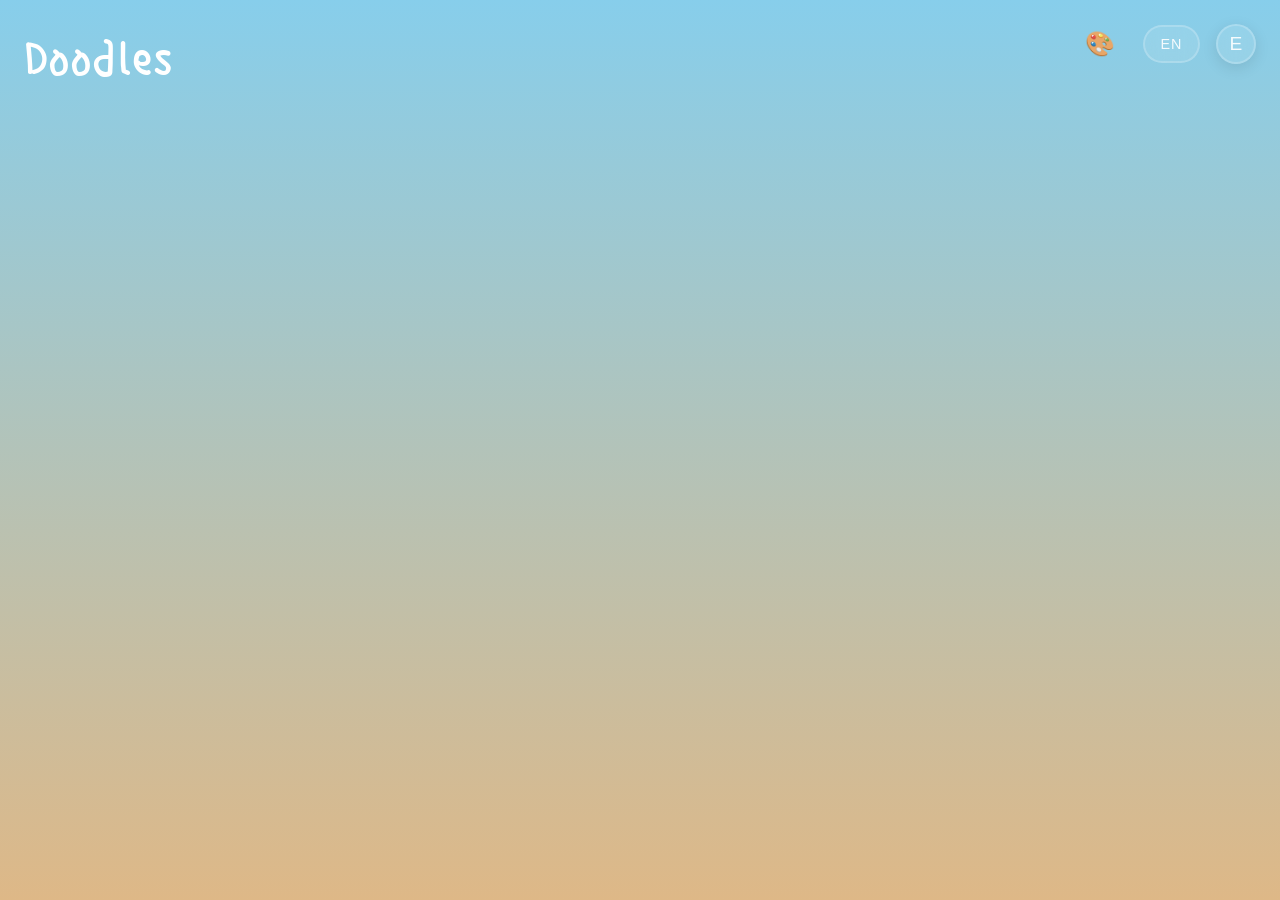
==== index.html @ 6ec22321 "Page setup" ====
<!DOCTYPE html>
<html lang="en">
<head>
  <meta charset="UTF-8">
  <meta name="viewport" content="width=device-width, initial-scale=1.0">
  <title>Daily Dashboard</title>
  <link rel="stylesheet" href="style.css">
  <link rel="stylesheet" href="https://cdnjs.cloudflare.com/ajax/libs/font-awesome/6.0.0/css/all.min.css">
  <link rel="preconnect" href="https://fonts.googleapis.com">
  <link rel="preconnect" href="https://fonts.gstatic.com" crossorigin>
  <link href="https://fonts.googleapis.com/css2?family=Pacifico&display=swap" rel="stylesheet">
  <link href="https://fonts.googleapis.com/css2?family=Single+Day&display=swap" rel="stylesheet">
</head>
<body>
  <div class="logo">Doodles</div>
  <div class="top-right-controls">
    <div class="theme-selector">
      <div class="theme-icon">🎨</div>
      <div class="theme-dropdown">
        <div class="theme-option" data-theme="sky" style="--gradient-start: #87CEEB; --gradient-end: #DEB887;">
          <span class="theme-preview"></span>
          <span class="theme-name">Sky & Sand</span>
        </div>
        <div class="theme-option" data-theme="sunset" style="--gradient-start: #FF6B6B; --gradient-end: #4ECDC4;">
          <span class="theme-preview"></span>
          <span class="theme-name">Sunset Sea</span>
        </div>
        <div class="theme-option" data-theme="forest" style="--gradient-start: #67B26F; --gradient-end: #4ca2cd;">
          <span class="theme-preview"></span>
          <span class="theme-name">Forest Lake</span>
        </div>
        <div class="theme-option" data-theme="lavender" style="--gradient-start: #E6E6FA; --gradient-end: #B19CD9;">
          <span class="theme-preview"></span>
          <span class="theme-name">Lavender Mist</span>
        </div>
        <div class="theme-option" data-theme="cherry" style="--gradient-start: #FFB7B7; --gradient-end: #727272;">
          <span class="theme-preview"></span>
          <span class="theme-name">Cherry Smoke</span>
        </div>
      </div>
    </div>
    <div class="language-selector">
      <div class="language-toggle">
        <span class="current-lang">EN</span>
        <div class="lang-dropdown">
          <div class="lang-option" data-lang="en">
            <span class="lang-flag">🇬🇧</span>
            <span class="lang-text">English</span>
          </div>
          <div class="lang-option" data-lang="lv">
            <span class="lang-flag">🇱🇻</span>
            <span class="lang-text">Latviešu</span>
          </div>
        </div>
      </div>
    </div>
    <div class="profile-icon">
      <div class="profile-circle">
        <div class="profile-initial">E</div>
      </div>
      <div class="profile-dropdown">
        <div class="dropdown-header">
          <span class="user-name">Evita Millere</span>
          <span class="user-email">evita@example.com</span>
        </div>
        <div class="dropdown-item">
          <span class="item-icon">👤</span>
          <span class="item-text">My Profile</span>
        </div>
        <div class="dropdown-item">
          <span class="item-icon">⚙️</span>
          <span class="item-text">Settings</span>
        </div>
        <div class="dropdown-item">
          <span class="item-icon">🎨</span>
          <span class="item-text">Theme</span>
        </div>
        <div class="dropdown-divider"></div>
        <div class="dropdown-item logout">
          <span class="item-icon">🚪</span>
          <span class="item-text">Sign Out</span>
        </div>
      </div>
    </div>
  </div>

  <div class="ei-grid">
    
  </div>

  <script src="script.js"></script>
</body>
</html>
---- style.css ----
* {
    margin: 0;
    padding: 0;
    box-sizing: border-box;
  }
  
  /* Define our animations */
  @keyframes fadeIn {
    from {
        opacity: 0;
        transform: translateY(-20px);
    }
    to {
        opacity: 1;
        transform: translateY(0);
    }
  }
  
  @keyframes float {
    0% {
        transform: translateY(0px);
    }
    50% {
        transform: translateY(-10px);
    }
    100% {
        transform: translateY(0px);
    }
  }
  
  @keyframes pulse {
    0% {
        transform: scale(1);
    }
    50% {
        transform: scale(1.05);
    }
    100% {
        transform: scale(1);
    }
  }
  
  @keyframes rotate {
    from {
        transform: rotate(0deg);
    }
    to {
        transform: rotate(360deg);
    }
  }
  
  @keyframes rainbow {
    0% {
        background-position: 0% 50%;
    }
    50% {
        background-position: 100% 50%;
    }
    100% {
        background-position: 0% 50%;
    }
  }
  
  /* Top Right Controls */
  .top-right-controls {
    position: fixed;
    top: 1.5rem;
    right: 1.5rem;
    display: flex;
    align-items: center;
    gap: 1rem;
    z-index: 1000;
    margin-left: 120px; /* Add space for the logo */
  }
  
  /* Language Selector Styles */
  .language-selector {
    position: relative;
  }
  
  .language-toggle {
    background: rgba(255, 255, 255, 0.1);
    backdrop-filter: blur(10px);
    border: 2px solid rgba(255, 255, 255, 0.2);
    border-radius: 20px;
    padding: 0.5rem 1rem;
    cursor: pointer;
    transition: all 0.3s ease;
    font-family: 'Inter', -apple-system, BlinkMacSystemFont, sans-serif;
  }
  
  .language-toggle:hover {
    border-color: rgba(255, 255, 255, 0.4);
    transform: translateY(-2px);
  }
  
  .current-lang {
    color: rgba(255, 255, 255, 0.9);
    font-size: 0.9rem;
    font-weight: 500;
    letter-spacing: 0.05em;
  }
  
  .lang-dropdown {
    position: absolute;
    top: calc(100% + 0.5rem);
    right: 0;
    background: rgba(255, 255, 255, 0.1);
    backdrop-filter: blur(10px);
    border-radius: 12px;
    border: 1px solid rgba(255, 255, 255, 0.2);
    box-shadow: 0 8px 32px rgba(0, 0, 0, 0.1);
    opacity: 0;
    visibility: hidden;
    transform: translateY(-10px);
    transition: all 0.3s ease;
    min-width: 140px;
  }
  
  .language-toggle:hover .lang-dropdown,
  .lang-dropdown:hover {
    opacity: 1;
    visibility: visible;
    transform: translateY(0);
  }
  
  .lang-option {
    padding: 0.75rem 1rem;
    display: flex;
    align-items: center;
    gap: 0.75rem;
    cursor: pointer;
    transition: all 0.2s ease;
  }
  
  .lang-option:first-child {
    border-radius: 12px 12px 0 0;
  }
  
  .lang-option:last-child {
    border-radius: 0 0 12px 12px;
  }
  
  .lang-option:hover {
    background: rgba(255, 255, 255, 0.1);
  }
  
  .lang-flag {
    font-size: 1.2rem;
  }
  
  .lang-text {
    color: rgba(255, 255, 255, 0.8);
    font-size: 0.9rem;
    font-weight: 400;
    letter-spacing: 0.02em;
  }
  
  /* Profile Icon Styles */
  .profile-icon {
    position: relative;
  }
  
  .profile-circle {
    width: 40px;
    height: 40px;
    border-radius: 50%;
    background: rgba(255, 255, 255, 0.1);
    backdrop-filter: blur(10px);
    border: 2px solid rgba(255, 255, 255, 0.2);
    display: flex;
    align-items: center;
    justify-content: center;
    cursor: pointer;
    transition: all 0.3s ease;
    box-shadow: 0 4px 15px rgba(0, 0, 0, 0.1);
  }
  
  .profile-circle:hover {
    transform: translateY(-2px);
    border-color: rgba(255, 255, 255, 0.4);
    box-shadow: 0 6px 20px rgba(0, 0, 0, 0.15);
  }
  
  .profile-initial {
    color: rgba(255, 255, 255, 0.9);
    font-size: 1.2rem;
    font-weight: 500;
    text-transform: uppercase;
    user-select: none;
  }
  
  body {
    min-height: 100vh;
    background: linear-gradient(to bottom, var(--gradient-start, #87CEEB), var(--gradient-end, #DEB887));
    font-family: -apple-system, BlinkMacSystemFont, 'Segoe UI', Roboto, Oxygen, Ubuntu, Cantarell, sans-serif;
    display: flex;
    flex-direction: column;
    align-items: center;
  }
  
  .container {
    padding-top: 2rem;
    text-align: center;
  }
  
  .dashboard {
    margin-bottom: 3rem;
  }
  
  .dashboard h1, .dashboard p {
    font-size: 2.5rem;
    font-weight: 700;
    line-height: 1.4;
  }
  
  .dashboard h1 {
    margin-bottom: 0.75rem;
    background: linear-gradient(
        to right,
        #ffb3ba,
        #ffd2b3,
        #fff6b3,
        #baffc9,
        #bae1ff,
        #e6c3ff,
        #ffb3d9,
        #ffb3ba
    );
    background-size: 200% auto;
    background-clip: text;
    -webkit-background-clip: text;
    color: transparent;
    animation: rainbow 6s linear infinite;
    text-shadow: none;
  }
  
  .dashboard p {
    opacity: 0;
    animation: fadeIn 0.5s ease-out forwards;
  }
  
  .dashboard p:nth-child(2) {
    animation-delay: 0.3s;
  }
  
  .dashboard p:nth-child(3) {
    animation-delay: 0.6s;
  }
  
  #time {
    font-weight: 600;
  }
  
  .faded {
    opacity: 0.6;
    font-weight: 400;
  }
  
  .weather-emoji {
    display: inline-block;
    animation: rotate 8s linear infinite;
  }
  
  .dashboard p span:not(.faded):not(.weather-emoji) {
    display: inline-block;
    animation: pulse 2s ease-in-out infinite;
  }
  
  .dashboard p:hover {
    transform: none;
    transition: none;
  }
  
  /* Dropdown Styles */
  .profile-dropdown {
    position: absolute;
    top: calc(100% + 10px);
    right: 0;
    width: 240px;
    background: rgba(255, 255, 255, 0.1);
    backdrop-filter: blur(10px);
    border-radius: 12px;
    border: 1px solid rgba(255, 255, 255, 0.2);
    box-shadow: 0 8px 32px rgba(0, 0, 0, 0.1);
    opacity: 0;
    visibility: hidden;
    transform: translateY(-10px);
    transition: all 0.3s ease;
    font-family: 'Inter', -apple-system, BlinkMacSystemFont, sans-serif;
  }
  
  .profile-icon:hover .profile-dropdown {
    opacity: 1;
    visibility: visible;
    transform: translateY(0);
  }
  
  .dropdown-header {
    padding: 1rem;
    text-align: right;
    border-bottom: 1px solid rgba(255, 255, 255, 0.1);
  }
  
  .user-name {
    display: block;
    color: rgba(255, 255, 255, 0.9);
    font-size: 0.95rem;
    font-weight: 500;
    margin-bottom: 0.25rem;
    letter-spacing: 0.02em;
  }
  
  .user-email {
    display: block;
    color: rgba(255, 255, 255, 0.5);
    font-size: 0.8rem;
    letter-spacing: 0.01em;
  }
  
  .dropdown-divider {
    height: 1px;
    background: rgba(255, 255, 255, 0.1);
    margin: 0.5rem 0;
  }
  
  .dropdown-item {
    padding: 0.75rem 1rem;
    color: rgba(255, 255, 255, 0.7);
    cursor: pointer;
    transition: all 0.2s ease;
    text-align: left;
    font-size: 0.9rem;
    font-weight: 400;
    letter-spacing: 0.02em;
    display: flex;
    align-items: center;
    gap: 0.5rem;
  }
  
  .dropdown-item:hover {
    background: rgba(255, 255, 255, 0.1);
    color: rgba(255, 255, 255, 0.9);
  }
  
  .dropdown-item.logout {
    color: rgba(255, 255, 255, 0.7);
  }
  
  .dropdown-item.logout:hover {
    background: rgba(255, 255, 255, 0.1);
  }
  
  /* Theme Selector Styles */
  .theme-selector {
    position: relative;
    margin: 0 0.5rem;
  }
  
  .theme-icon {
    font-size: 1.5rem;
    cursor: pointer;
    opacity: 0.9;
    transition: all 0.3s ease;
    padding: 0.25rem;
  }
  
  .theme-icon:hover {
    opacity: 1;
    transform: scale(1.1);
  }
  
  .theme-dropdown {
    position: absolute;
    top: calc(100% + 0.5rem);
    right: 0;
    background: rgba(255, 255, 255, 0.1);
    backdrop-filter: blur(10px);
    border-radius: 12px;
    border: 1px solid rgba(255, 255, 255, 0.2);
    box-shadow: 0 8px 32px rgba(0, 0, 0, 0.1);
    opacity: 0;
    visibility: hidden;
    transform: translateY(-10px);
    transition: all 0.3s ease;
    width: 180px;
    padding: 0.5rem;
  }
  
  .theme-selector:hover .theme-dropdown {
    opacity: 1;
    visibility: visible;
    transform: translateY(0);
  }
  
  .theme-option {
    padding: 0.75rem;
    cursor: pointer;
    display: flex;
    align-items: center;
    gap: 0.75rem;
    border-radius: 8px;
    transition: all 0.2s ease;
  }
  
  .theme-option:hover {
    background: rgba(255, 255, 255, 0.1);
  }
  
  .theme-preview {
    width: 2rem;
    height: 2rem;
    border-radius: 6px;
    background: linear-gradient(to bottom, var(--gradient-start), var(--gradient-end));
    border: 1px solid rgba(255, 255, 255, 0.3);
  }
  
  .theme-name {
    color: rgba(255, 255, 255, 0.8);
    font-size: 0.9rem;
    font-weight: 400;
    letter-spacing: 0.02em;
  }
  
  /* Emotional Intelligence Grid */
  .ei-grid {
    display: flex;
    flex-direction: row;
    gap: 2rem;
    padding: 2rem;
    max-width: 100%;
    margin: 4rem auto 0;
    overflow-x: auto;
    scrollbar-width: none; /* Firefox */
    -ms-overflow-style: none; /* IE and Edge */
  }
  
  .ei-grid::-webkit-scrollbar {
    display: none; /* Chrome, Safari, Opera */
  }
  
  .ei-aspect {
    perspective: 1000px;
    height: 300px;
    min-width: 250px;
    flex-shrink: 0;
  }
  
  .ei-aspect-inner {
    position: relative;
    width: 100%;
    height: 100%;
    text-align: center;
    transition: transform 0.8s;
    transform-style: preserve-3d;
    cursor: pointer;
  }
  
  .ei-aspect:hover .ei-aspect-inner {
    transform: rotateY(180deg);
  }
  
  .ei-aspect-front, .ei-aspect-back {
    position: absolute;
    width: 100%;
    height: 100%;
    backface-visibility: hidden;
    border-radius: 15px;
    box-shadow: 0 4px 8px rgba(0, 0, 0, 0.1);
    overflow: hidden;
  }
  
  .ei-aspect-front {
    background: #fff;
  }
  
  .ei-aspect-front img {
    width: 100%;
    height: 100%;
    object-fit: cover;
    transition: transform 0.3s ease;
  }
  
  .ei-aspect:hover .ei-aspect-front img {
    transform: scale(1.1);
  }
  
  .ei-aspect-back {
    background: linear-gradient(135deg, var(--gradient-start), var(--gradient-end));
    color: white;
    transform: rotateY(180deg);
    display: flex;
    flex-direction: column;
    justify-content: center;
    align-items: center;
    padding: 2rem;
  }
  
  .ei-aspect-title {
    font-size: 1.5rem;
    margin-bottom: 1rem;
    font-weight: 600;
  }
  
  .ei-aspect-description {
    font-size: 1rem;
    margin-bottom: 1.5rem;
    line-height: 1.4;
  }
  
  .start-course-btn {
    background: rgba(255, 255, 255, 0.2);
    border: 2px solid white;
    color: white;
    padding: 0.8rem 1.5rem;
    border-radius: 25px;
    font-size: 1rem;
    cursor: pointer;
    transition: all 0.3s ease;
  }
  
  .start-course-btn:hover {
    background: white;
    color: var(--gradient-start);
    transform: translateY(-2px);
  }
  
  /* Responsive adjustments */
  @media (max-width: 768px) {
    .ei-grid {
      gap: 1.5rem;
      padding: 1rem;
    }
  
    .ei-aspect {
      height: 250px;
      min-width: 200px;
    }
  
    .ei-aspect-title {
      font-size: 1.25rem;
    }
  
    .ei-aspect-description {
      font-size: 0.9rem;
    }
  }
  
  /* Logo Styles */
  .logo {
    position: fixed;
    top: 1.5rem;
    left: 1.5rem;
    font-family: "Single Day", cursive;
    font-weight: 400;
    font-size: 3.5rem;
    font-style: normal;
    color: white;
    z-index: 1000;
    animation: fadeIn 1s ease-out;
  }
  
  .logo:hover {
    transform: scale(1.05);
    transition: transform 0.3s ease;
  }
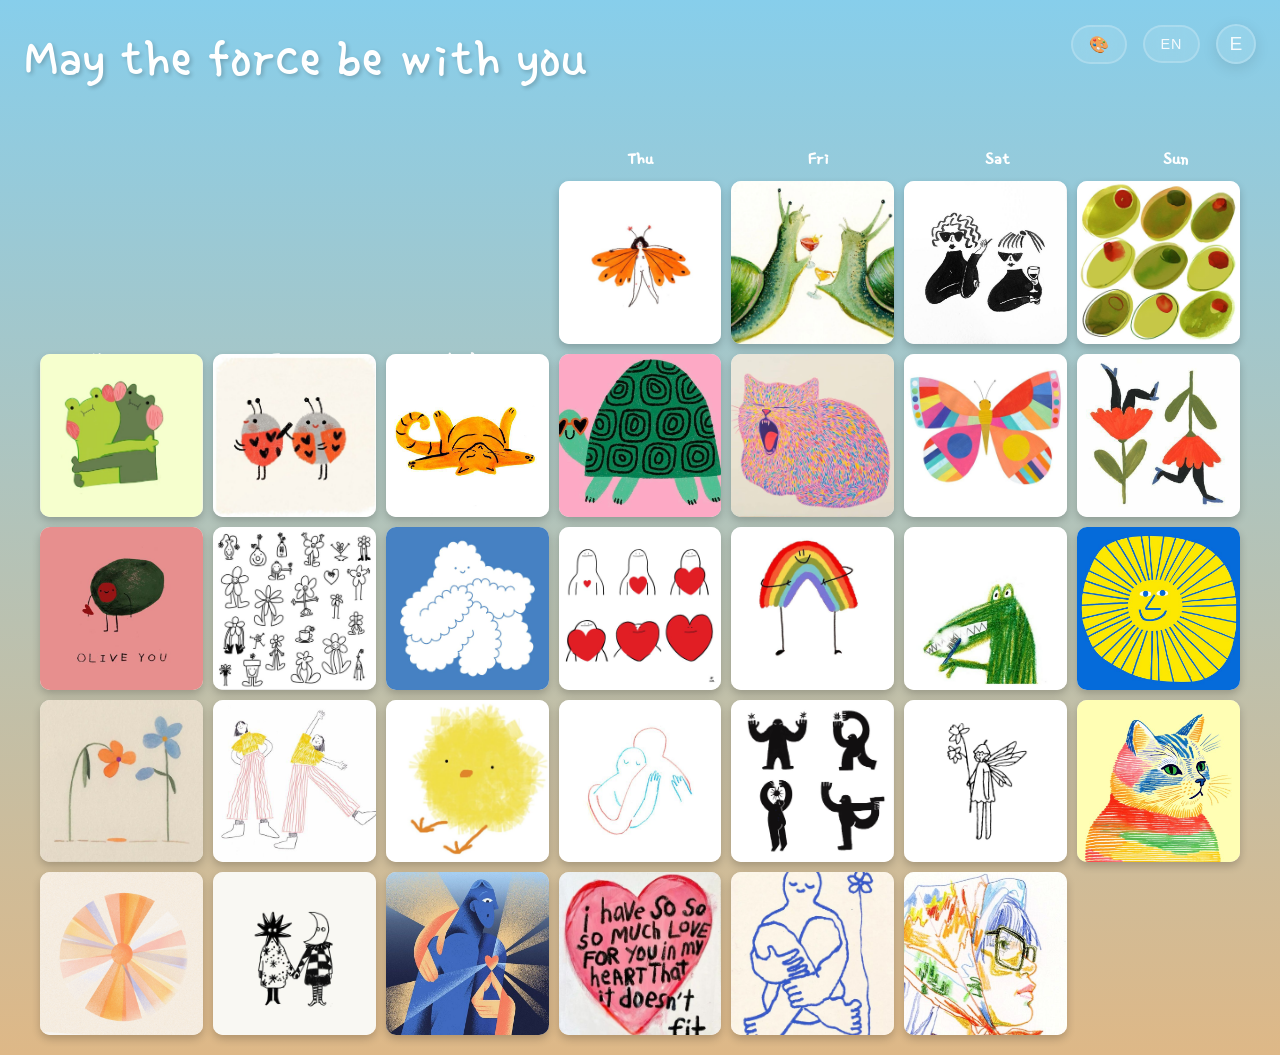
==== commit 5ea0b3c8: "Initial commit: Added May calendar with flipping cards" ====
--- a/index.html
+++ b/index.html
@@ -10,9 +10,192 @@
   <link rel="preconnect" href="https://fonts.gstatic.com" crossorigin>
   <link href="https://fonts.googleapis.com/css2?family=Pacifico&display=swap" rel="stylesheet">
   <link href="https://fonts.googleapis.com/css2?family=Single+Day&display=swap" rel="stylesheet">
+  <style>
+    .cards-section {
+      margin-top: 40px;
+      padding: 20px;
+      width: 100%;
+      max-width: 1400px;
+      margin: 0 auto;
+    }
+
+    .calendar-header {
+      text-align: center;
+      margin-bottom: 20px;
+      font-size: 24px;
+      font-weight: bold;
+      color: #333;
+    }
+
+    .weekdays {
+      display: grid;
+      grid-template-columns: repeat(7, 1fr);
+      gap: 10px;
+      margin-bottom: 10px;
+      text-align: center;
+      font-weight: bold;
+      color: white;
+      font-family: "Single Day", cursive;
+      font-size: clamp(14px, 2vw, 18px);
+    }
+
+    .weekdays div:nth-child(4),
+    .weekdays div:nth-child(5),
+    .weekdays div:nth-child(6),
+    .weekdays div:nth-child(7) {
+      position: relative;
+      top: 0;
+    }
+
+    .weekdays div:nth-child(1),
+    .weekdays div:nth-child(2),
+    .weekdays div:nth-child(3) {
+      position: relative;
+      top: 200px;
+    }
+
+    .cards-container {
+      display: grid;
+      grid-template-columns: repeat(7, 1fr);
+      gap: clamp(5px, 1.5vw, 10px);
+      width: 100%;
+      margin: 0 auto;
+      padding: 0 clamp(10px, 2vw, 20px);
+    }
+
+    .card {
+      aspect-ratio: 1/1;
+      perspective: 1000px;
+      cursor: pointer;
+      min-width: clamp(80px, 12vw, 120px);
+      min-height: clamp(80px, 12vw, 120px);
+      transform-style: preserve-3d;
+      transition: transform 0.3s ease;
+    }
+
+    .card:hover {
+      transform: translateY(-5px);
+    }
+
+    .card-inner {
+      position: relative;
+      width: 100%;
+      height: 100%;
+      text-align: center;
+      transition: transform 0.8s;
+      transform-style: preserve-3d;
+    }
+
+    .card.flipped .card-inner {
+      transform: rotateY(180deg);
+    }
+
+    .card-front, .card-back {
+      position: absolute;
+      width: 100%;
+      height: 100%;
+      backface-visibility: hidden;
+      border-radius: 10px;
+      box-shadow: 0 4px 8px rgba(0,0,0,0.2);
+    }
+
+    .card-front {
+      background-color: rgba(255, 255, 255, 0.7);
+      display: flex;
+      align-items: center;
+      justify-content: center;
+    }
+
+    .card-front img {
+      width: 100%;
+      height: 100%;
+      object-fit: cover;
+      border-radius: 10px;
+    }
+
+    .card-back {
+      background-color: rgba(255, 255, 255, 0.7);
+      transform: rotateY(180deg);
+      display: flex;
+      align-items: center;
+      justify-content: center;
+      padding: clamp(8px, 1.5vw, 15px);
+      font-size: clamp(10px, 1.5vw, 14px);
+      line-height: 1.4;
+      text-align: center;
+    }
+
+    .day-number {
+      position: absolute;
+      top: 5px;
+      left: 5px;
+      background-color: rgba(255, 255, 255, 0.8);
+      padding: 2px 6px;
+      border-radius: 4px;
+      font-size: clamp(10px, 1.5vw, 12px);
+      font-weight: bold;
+      color: #333;
+    }
+
+    @media (max-width: 1200px) {
+      .cards-container {
+        grid-template-columns: repeat(5, 1fr);
+      }
+      .weekdays {
+        grid-template-columns: repeat(5, 1fr);
+      }
+      .weekdays div:nth-child(1),
+      .weekdays div:nth-child(2),
+      .weekdays div:nth-child(3) {
+        top: 150px;
+      }
+    }
+
+    @media (max-width: 900px) {
+      .cards-container {
+        grid-template-columns: repeat(4, 1fr);
+      }
+      .weekdays {
+        grid-template-columns: repeat(4, 1fr);
+      }
+      .weekdays div:nth-child(1),
+      .weekdays div:nth-child(2),
+      .weekdays div:nth-child(3) {
+        top: 120px;
+      }
+    }
+
+    @media (max-width: 600px) {
+      .cards-container {
+        grid-template-columns: repeat(3, 1fr);
+      }
+      .weekdays {
+        grid-template-columns: repeat(3, 1fr);
+      }
+      .weekdays div:nth-child(1),
+      .weekdays div:nth-child(2),
+      .weekdays div:nth-child(3) {
+        top: 100px;
+      }
+    }
+
+    @media (max-width: 400px) {
+      .cards-container {
+        grid-template-columns: repeat(2, 1fr);
+      }
+      .weekdays {
+        grid-template-columns: repeat(2, 1fr);
+      }
+      .weekdays div:nth-child(1),
+      .weekdays div:nth-child(2),
+      .weekdays div:nth-child(3) {
+        top: 80px;
+      }
+    }
+  </style>
 </head>
 <body>
-  <div class="logo">Doodles</div>
+  <div class="logo">May the force be with you</div>
   <div class="top-right-controls">
     <div class="theme-selector">
       <div class="theme-icon">🎨</div>
@@ -60,25 +243,8 @@
       </div>
       <div class="profile-dropdown">
         <div class="dropdown-header">
-          <span class="user-name">Evita Millere</span>
-          <span class="user-email">evita@example.com</span>
-        </div>
-        <div class="dropdown-item">
-          <span class="item-icon">👤</span>
-          <span class="item-text">My Profile</span>
-        </div>
-        <div class="dropdown-item">
-          <span class="item-icon">⚙️</span>
-          <span class="item-text">Settings</span>
-        </div>
-        <div class="dropdown-item">
-          <span class="item-icon">🎨</span>
-          <span class="item-text">Theme</span>
-        </div>
-        <div class="dropdown-divider"></div>
-        <div class="dropdown-item logout">
-          <span class="item-icon">🚪</span>
-          <span class="item-text">Sign Out</span>
+          <span class="user-name">Evita Katrina Millere</span>
+          <span class="user-email">evitakatrina@gmail.com</span>
         </div>
       </div>
     </div>
@@ -88,6 +254,422 @@
     
   </div>
 
+  <div class="cards-section">
+    <div class="weekdays">
+      <div>Mon</div>
+      <div>Tue</div>
+      <div>Wed</div>
+      <div>Thu</div>
+      <div>Fri</div>
+      <div>Sat</div>
+      <div>Sun</div>
+    </div>
+    <div class="cards-container">
+      <!-- Empty cells for April 28-30 -->
+      <div class="card empty"></div>
+      <div class="card empty"></div>
+      <div class="card empty"></div>
+      <!-- May 1 -->
+      <div class="card" onclick="this.classList.toggle('flipped')">
+        <div class="day-number">1</div>
+        <div class="card-inner">
+          <div class="card-front">
+            <img src="./assets/1.jpg" alt="Photo 1">
+          </div>
+          <div class="card-back">
+            Why don't eggs tell jokes? Because they'd crack each other up.
+          </div>
+        </div>
+      </div>
+      <!-- May 2 -->
+      <div class="card" onclick="this.classList.toggle('flipped')">
+        <div class="day-number">2</div>
+        <div class="card-inner">
+          <div class="card-front">
+            <img src="./assets/2.jpg" alt="Photo 2">
+          </div>
+          <div class="card-back">
+            What do you call fake spaghetti? An impasta.
+          </div>
+        </div>
+      </div>
+      <!-- May 3 -->
+      <div class="card" onclick="this.classList.toggle('flipped')">
+        <div class="day-number">3</div>
+        <div class="card-inner">
+          <div class="card-front">
+            <img src="./assets/3.jpg" alt="Photo 3">
+          </div>
+          <div class="card-back">
+            Why did the bicycle fall over? It was two-tired.
+          </div>
+        </div>
+      </div>
+      <!-- May 4 -->
+      <div class="card" onclick="this.classList.toggle('flipped')">
+        <div class="day-number">4</div>
+        <div class="card-inner">
+          <div class="card-front">
+            <img src="./assets/4.jpg" alt="Photo 4">
+          </div>
+          <div class="card-back">
+            How does the ocean say hi? It waves.
+          </div>
+        </div>
+      </div>
+      <!-- May 5 -->
+      <div class="card" onclick="this.classList.toggle('flipped')">
+        <div class="day-number">5</div>
+        <div class="card-inner">
+          <div class="card-front">
+            <img src="./assets/5.jpg" alt="Photo 5">
+          </div>
+          <div class="card-back">
+            What do you call a bear with no teeth? A gummy bear.
+          </div>
+        </div>
+      </div>
+
+      <!-- May 6 -->
+      <div class="card" onclick="this.classList.toggle('flipped')">
+        <div class="day-number">6</div>
+        <div class="card-inner">
+          <div class="card-front">
+            <img src="./assets/6.jpg" alt="Photo 6">
+          </div>
+          <div class="card-back">
+            Why don't some couples go to the gym? Because some relationships don't work out.
+          </div>
+        </div>
+      </div>
+
+      <!-- May 7 -->
+      <div class="card" onclick="this.classList.toggle('flipped')">
+        <div class="day-number">7</div>
+        <div class="card-inner">
+          <div class="card-front">
+            <img src="./assets/7.jpg" alt="Photo 7">
+          </div>
+          <div class="card-back">
+            What do you call cheese that isn't yours? Nacho cheese!
+          </div>
+        </div>
+      </div>
+
+      <!-- May 8 -->
+      <div class="card" onclick="this.classList.toggle('flipped')">
+        <div class="day-number">8</div>
+        <div class="card-inner">
+          <div class="card-front">
+            <img src="./assets/8.jpg" alt="Photo 8">
+          </div>
+          <div class="card-back">
+            Why did the golfer bring two pairs of pants? In case he got a hole in one.
+          </div>
+        </div>
+      </div>
+
+      <!-- May 9 -->
+      <div class="card" onclick="this.classList.toggle('flipped')">
+        <div class="day-number">9</div>
+        <div class="card-inner">
+          <div class="card-front">
+            <img src="./assets/9.jpg" alt="Photo 9">
+          </div>
+          <div class="card-back">
+            How do you organize a space party? You planet.
+          </div>
+        </div>
+      </div>
+
+      <!-- May 10 -->
+      <div class="card" onclick="this.classList.toggle('flipped')">
+        <div class="day-number">10</div>
+        <div class="card-inner">
+          <div class="card-front">
+            <img src="./assets/10.jpg" alt="Photo 10">
+          </div>
+          <div class="card-back">
+            What do you call a can opener that doesn't work? A can't opener.
+          </div>
+        </div>
+      </div>
+
+      <!-- May 11 -->
+      <div class="card" onclick="this.classList.toggle('flipped')">
+        <div class="day-number">11</div>
+        <div class="card-inner">
+          <div class="card-front">
+            <img src="./assets/11.jpg" alt="Photo 11">
+          </div>
+          <div class="card-back">
+            Why don't scientists trust atoms? Because they make up everything.
+          </div>
+        </div>
+      </div>
+
+      <!-- May 12 -->
+      <div class="card" onclick="this.classList.toggle('flipped')">
+        <div class="day-number">12</div>
+        <div class="card-inner">
+          <div class="card-front">
+            <img src="./assets/12.jpg" alt="Photo 12">
+          </div>
+          <div class="card-back">
+            How does a snowman get around? By riding an icicle.
+          </div>
+        </div>
+      </div>
+
+      <!-- May 13 -->
+      <div class="card" onclick="this.classList.toggle('flipped')">
+        <div class="day-number">13</div>
+        <div class="card-inner">
+          <div class="card-front">
+            <img src="./assets/13.jpg" alt="Photo 13">
+          </div>
+          <div class="card-back">
+            Why did the math book look sad? It had too many problems.
+          </div>
+        </div>
+      </div>
+
+      <!-- May 14 -->
+      <div class="card" onclick="this.classList.toggle('flipped')">
+        <div class="day-number">14</div>
+        <div class="card-inner">
+          <div class="card-front">
+            <img src="./assets/14.jpg" alt="Photo 14">
+          </div>
+          <div class="card-back">
+            What kind of music do mummies like? Wrap music.
+          </div>
+        </div>
+      </div>
+
+      <!-- May 15 -->
+      <div class="card" onclick="this.classList.toggle('flipped')">
+        <div class="day-number">15</div>
+        <div class="card-inner">
+          <div class="card-front">
+            <img src="./assets/15.jpg" alt="Photo 15">
+          </div>
+          <div class="card-back">
+            Why did the cookie go to the hospital? Because it felt crummy.
+          </div>
+        </div>
+      </div>
+
+      <!-- May 16 -->
+      <div class="card" onclick="this.classList.toggle('flipped')">
+        <div class="day-number">16</div>
+        <div class="card-inner">
+          <div class="card-front">
+            <img src="./assets/16.jpg" alt="Photo 16">
+          </div>
+          <div class="card-back">
+            How do cows stay up to date? They read the moos-paper.
+          </div>
+        </div>
+      </div>
+
+      <!-- May 17 -->
+      <div class="card" onclick="this.classList.toggle('flipped')">
+        <div class="day-number">17</div>
+        <div class="card-inner">
+          <div class="card-front">
+            <img src="./assets/17.jpg" alt="Photo 17">
+          </div>
+          <div class="card-back">
+            What do you call a fish wearing a bowtie? Sofishticated.
+          </div>
+        </div>
+      </div>
+
+      <!-- May 18 -->
+      <div class="card" onclick="this.classList.toggle('flipped')">
+        <div class="day-number">18</div>
+        <div class="card-inner">
+          <div class="card-front">
+            <img src="./assets/18.jpg" alt="Photo 18">
+          </div>
+          <div class="card-back">
+            What's brown and sticky? A stick.
+          </div>
+        </div>
+      </div>
+
+      <!-- May 19 -->
+      <div class="card" onclick="this.classList.toggle('flipped')">
+        <div class="day-number">19</div>
+        <div class="card-inner">
+          <div class="card-front">
+            <img src="./assets/19.jpg" alt="Photo 19">
+          </div>
+          <div class="card-back">
+            Why can't your nose be 12 inches long? Because then it would be a foot!
+          </div>
+        </div>
+      </div>
+
+      <!-- May 20 -->
+      <div class="card" onclick="this.classList.toggle('flipped')">
+        <div class="day-number">20</div>
+        <div class="card-inner">
+          <div class="card-front">
+            <img src="./assets/20.jpg" alt="Photo 20">
+          </div>
+          <div class="card-back">
+            Why did the tomato blush? Because it saw the salad dressing.
+          </div>
+        </div>
+      </div>
+
+      <!-- May 21 -->
+      <div class="card" onclick="this.classList.toggle('flipped')">
+        <div class="day-number">21</div>
+        <div class="card-inner">
+          <div class="card-front">
+            <img src="./assets/21.jpg" alt="Photo 21">
+          </div>
+          <div class="card-back">
+            How do you make holy water? You boil the hell out of it.
+          </div>
+        </div>
+      </div>
+
+      <!-- May 22 -->
+      <div class="card" onclick="this.classList.toggle('flipped')">
+        <div class="day-number">22</div>
+        <div class="card-inner">
+          <div class="card-front">
+            <img src="./assets/22.jpg" alt="Photo 22">
+          </div>
+          <div class="card-back">
+            Why did the scarecrow win an award? Because he was outstanding in his field.
+          </div>
+        </div>
+      </div>
+
+      <!-- May 23 -->
+      <div class="card" onclick="this.classList.toggle('flipped')">
+        <div class="day-number">23</div>
+        <div class="card-inner">
+          <div class="card-front">
+            <img src="./assets/23.jpg" alt="Photo 23">
+          </div>
+          <div class="card-back">
+            What do you get when you cross a snowman and a dog? Frostbite.
+          </div>
+        </div>
+      </div>
+
+      <!-- May 24 -->
+      <div class="card" onclick="this.classList.toggle('flipped')">
+        <div class="day-number">24</div>
+        <div class="card-inner">
+          <div class="card-front">
+            <img src="./assets/24.jpg" alt="Photo 24">
+          </div>
+          <div class="card-back">
+            Why did the music teacher go to jail? Because she got caught with too many sharp objects.
+          </div>
+        </div>
+      </div>
+
+      <!-- May 25 -->
+      <div class="card" onclick="this.classList.toggle('flipped')">
+        <div class="day-number">25</div>
+        <div class="card-inner">
+          <div class="card-front">
+            <img src="./assets/25.jpg" alt="Photo 25">
+          </div>
+          <div class="card-back">
+            What's orange and sounds like a parrot? A carrot.
+          </div>
+        </div>
+      </div>
+
+      <!-- May 26 -->
+      <div class="card" onclick="this.classList.toggle('flipped')">
+        <div class="day-number">26</div>
+        <div class="card-inner">
+          <div class="card-front">
+            <img src="./assets/26.gif" alt="Photo 26">
+          </div>
+          <div class="card-back">
+            Why did the coffee file a police report? It got mugged.
+          </div>
+        </div>
+      </div>
+
+      <!-- May 27 -->
+      <div class="card" onclick="this.classList.toggle('flipped')">
+        <div class="day-number">27</div>
+        <div class="card-inner">
+          <div class="card-front">
+            <img src="./assets/27.jpg" alt="Photo 27">
+          </div>
+          <div class="card-back">
+            What did one wall say to the other wall? I'll meet you at the corner.
+          </div>
+        </div>
+      </div>
+
+      <!-- May 28 -->
+      <div class="card" onclick="this.classList.toggle('flipped')">
+        <div class="day-number">28</div>
+        <div class="card-inner">
+          <div class="card-front">
+            <img src="./assets/28.jpg" alt="Photo 28">
+          </div>
+          <div class="card-back">
+            Why don't elephants use computers? They're afraid of the mouse.
+          </div>
+        </div>
+      </div>
+
+      <!-- May 29 -->
+      <div class="card" onclick="this.classList.toggle('flipped')">
+        <div class="day-number">29</div>
+        <div class="card-inner">
+          <div class="card-front">
+            <img src="./assets/29.jpg" alt="Photo 29">
+          </div>
+          <div class="card-back">
+            How do you catch a squirrel? Climb a tree and act like a nut.
+          </div>
+        </div>
+      </div>
+
+      <!-- May 30 -->
+      <div class="card" onclick="this.classList.toggle('flipped')">
+        <div class="day-number">30</div>
+        <div class="card-inner">
+          <div class="card-front">
+            <img src="./assets/30.jpg" alt="Photo 30">
+          </div>
+          <div class="card-back">
+            Why did the chicken go to the seance? To talk to the other side.
+          </div>
+        </div>
+      </div>
+
+      <!-- May 31 -->
+      <div class="card" onclick="this.classList.toggle('flipped')">
+        <div class="day-number">31</div>
+        <div class="card-inner">
+          <div class="card-front">
+            <img src="./assets/31.jpg" alt="Photo 31">
+          </div>
+          <div class="card-back">
+            Why can't you give Elsa a balloon? Because she'll let it go.
+          </div>
+        </div>
+      </div>
+    </div>
+  </div>
+
   <script src="script.js"></script>
 </body>
 </html>
--- a/style.css
+++ b/style.css
@@ -16,39 +16,6 @@
     }
   }
   
-  @keyframes float {
-    0% {
-        transform: translateY(0px);
-    }
-    50% {
-        transform: translateY(-10px);
-    }
-    100% {
-        transform: translateY(0px);
-    }
-  }
-  
-  @keyframes pulse {
-    0% {
-        transform: scale(1);
-    }
-    50% {
-        transform: scale(1.05);
-    }
-    100% {
-        transform: scale(1);
-    }
-  }
-  
-  @keyframes rotate {
-    from {
-        transform: rotate(0deg);
-    }
-    to {
-        transform: rotate(360deg);
-    }
-  }
-  
   @keyframes rainbow {
     0% {
         background-position: 0% 50%;
@@ -70,7 +37,7 @@
     align-items: center;
     gap: 1rem;
     z-index: 1000;
-    margin-left: 120px; /* Add space for the logo */
+    margin-left: 120px;
   }
   
   /* Language Selector Styles */
@@ -275,9 +242,8 @@
   /* Dropdown Styles */
   .profile-dropdown {
     position: absolute;
-    top: calc(100% + 10px);
+    top: calc(100% + 0.5rem);
     right: 0;
-    width: 240px;
     background: rgba(255, 255, 255, 0.1);
     backdrop-filter: blur(10px);
     border-radius: 12px;
@@ -287,7 +253,7 @@
     visibility: hidden;
     transform: translateY(-10px);
     transition: all 0.3s ease;
-    font-family: 'Inter', -apple-system, BlinkMacSystemFont, sans-serif;
+    min-width: 200px;
   }
   
   .profile-icon:hover .profile-dropdown {
@@ -298,76 +264,68 @@
   
   .dropdown-header {
     padding: 1rem;
-    text-align: right;
     border-bottom: 1px solid rgba(255, 255, 255, 0.1);
   }
   
   .user-name {
+    color: white;
+    font-size: 1rem;
+    font-weight: 500;
     display: block;
-    color: rgba(255, 255, 255, 0.9);
-    font-size: 0.95rem;
-    font-weight: 500;
     margin-bottom: 0.25rem;
-    letter-spacing: 0.02em;
   }
   
   .user-email {
-    display: block;
-    color: rgba(255, 255, 255, 0.5);
+    color: rgba(255, 255, 255, 0.6);
     font-size: 0.8rem;
-    letter-spacing: 0.01em;
   }
   
   .dropdown-divider {
     height: 1px;
-    background: rgba(255, 255, 255, 0.1);
+    background: rgb(255, 255, 255);
     margin: 0.5rem 0;
   }
   
   .dropdown-item {
     padding: 0.75rem 1rem;
-    color: rgba(255, 255, 255, 0.7);
+    display: flex;
+    align-items: center;
+    gap: 0.75rem;
     cursor: pointer;
     transition: all 0.2s ease;
-    text-align: left;
-    font-size: 0.9rem;
-    font-weight: 400;
-    letter-spacing: 0.02em;
-    display: flex;
-    align-items: center;
-    gap: 0.5rem;
+    color: white;
   }
   
   .dropdown-item:hover {
     background: rgba(255, 255, 255, 0.1);
-    color: rgba(255, 255, 255, 0.9);
   }
   
   .dropdown-item.logout {
-    color: rgba(255, 255, 255, 0.7);
+    color: white;
   }
   
   .dropdown-item.logout:hover {
-    background: rgba(255, 255, 255, 0.1);
+    background: rgba(255, 107, 107, 0.1);
   }
   
   /* Theme Selector Styles */
   .theme-selector {
     position: relative;
-    margin: 0 0.5rem;
   }
   
   .theme-icon {
-    font-size: 1.5rem;
-    cursor: pointer;
-    opacity: 0.9;
-    transition: all 0.3s ease;
-    padding: 0.25rem;
+    background: rgba(255, 255, 255, 0.1);
+    backdrop-filter: blur(10px);
+    border: 2px solid rgba(255, 255, 255, 0.2);
+    border-radius: 20px;
+    padding: 0.5rem 1rem;
+    cursor: pointer;
+    transition: all 0.3s ease;
   }
   
   .theme-icon:hover {
-    opacity: 1;
-    transform: scale(1.1);
+    border-color: rgba(255, 255, 255, 0.4);
+    transform: translateY(-2px);
   }
   
   .theme-dropdown {
@@ -383,8 +341,7 @@
     visibility: hidden;
     transform: translateY(-10px);
     transition: all 0.3s ease;
-    width: 180px;
-    padding: 0.5rem;
+    min-width: 200px;
   }
   
   .theme-selector:hover .theme-dropdown {
@@ -394,12 +351,11 @@
   }
   
   .theme-option {
-    padding: 0.75rem;
-    cursor: pointer;
+    padding: 0.75rem 1rem;
     display: flex;
     align-items: center;
     gap: 0.75rem;
-    border-radius: 8px;
+    cursor: pointer;
     transition: all 0.2s ease;
   }
   
@@ -408,18 +364,16 @@
   }
   
   .theme-preview {
-    width: 2rem;
-    height: 2rem;
-    border-radius: 6px;
-    background: linear-gradient(to bottom, var(--gradient-start), var(--gradient-end));
-    border: 1px solid rgba(255, 255, 255, 0.3);
+    width: 20px;
+    height: 20px;
+    border-radius: 4px;
+    background: linear-gradient(to right, var(--gradient-start), var(--gradient-end));
   }
   
   .theme-name {
     color: rgba(255, 255, 255, 0.8);
     font-size: 0.9rem;
     font-weight: 400;
-    letter-spacing: 0.02em;
   }
   
   /* Emotional Intelligence Grid */
@@ -454,6 +408,7 @@
     transition: transform 0.8s;
     transform-style: preserve-3d;
     cursor: pointer;
+    transform: rotateY(0deg); /* Default state showing front */
   }
   
   .ei-aspect:hover .ei-aspect-inner {
@@ -544,6 +499,25 @@
     .ei-aspect-description {
       font-size: 0.9rem;
     }
+    
+    .top-right-controls {
+      flex-direction: column;
+      align-items: flex-end;
+    }
+    
+    .language-toggle,
+    .theme-icon {
+      padding: 0.4rem 0.8rem;
+    }
+    
+    .profile-circle {
+      width: 35px;
+      height: 35px;
+    }
+    
+    .logo {
+      font-size: 1.2rem;
+    }
   }
   
   /* Logo Styles */
@@ -552,15 +526,14 @@
     top: 1.5rem;
     left: 1.5rem;
     font-family: "Single Day", cursive;
-    font-weight: 400;
     font-size: 3.5rem;
-    font-style: normal;
     color: white;
+    text-shadow: 2px 2px 4px rgba(0, 0, 0, 0.2);
     z-index: 1000;
-    animation: fadeIn 1s ease-out;
+    transition: all 0.3s ease;
   }
   
   .logo:hover {
-    transform: scale(1.05);
-    transition: transform 0.3s ease;
+    transform: translateY(-2px);
+    text-shadow: 3px 3px 6px rgba(0, 0, 0, 0.3);
   }  
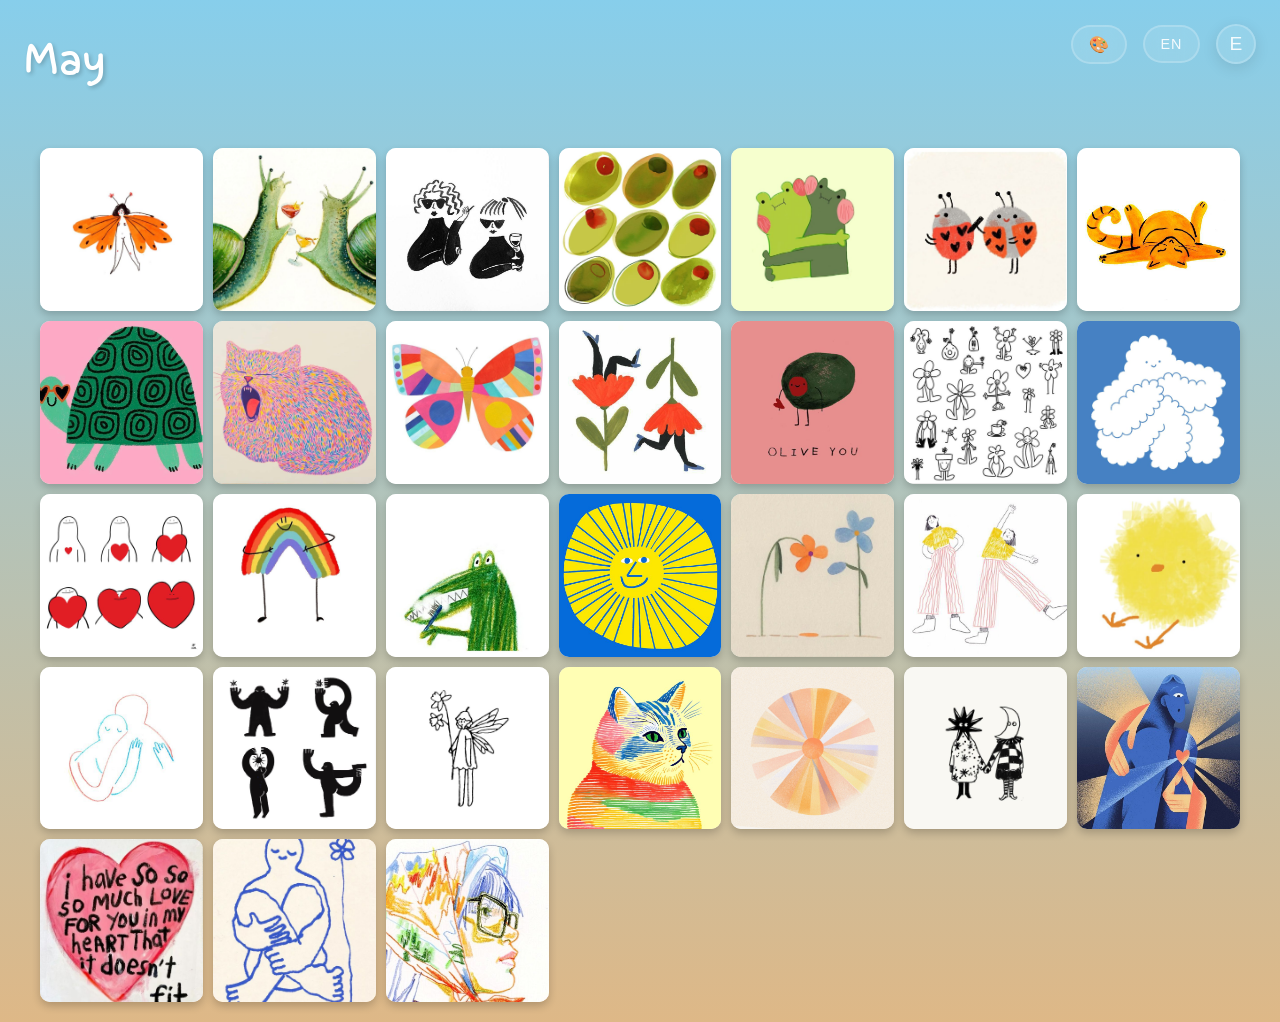
==== commit 75adbaa6: "Added card flip functionality and Latvian translations" ====
--- a/index.html
+++ b/index.html
@@ -70,7 +70,6 @@
       min-width: clamp(80px, 12vw, 120px);
       min-height: clamp(80px, 12vw, 120px);
       transform-style: preserve-3d;
-      transition: transform 0.3s ease;
     }
 
     .card:hover {
@@ -94,6 +93,7 @@
       position: absolute;
       width: 100%;
       height: 100%;
+      -webkit-backface-visibility: hidden;
       backface-visibility: hidden;
       border-radius: 10px;
       box-shadow: 0 4px 8px rgba(0,0,0,0.2);
@@ -195,7 +195,7 @@
   </style>
 </head>
 <body>
-  <div class="logo">May the force be with you</div>
+  <div class="logo">May</div>
   <div class="top-right-controls">
     <div class="theme-selector">
       <div class="theme-icon">🎨</div>
@@ -255,22 +255,9 @@
   </div>
 
   <div class="cards-section">
-    <div class="weekdays">
-      <div>Mon</div>
-      <div>Tue</div>
-      <div>Wed</div>
-      <div>Thu</div>
-      <div>Fri</div>
-      <div>Sat</div>
-      <div>Sun</div>
-    </div>
     <div class="cards-container">
-      <!-- Empty cells for April 28-30 -->
-      <div class="card empty"></div>
-      <div class="card empty"></div>
-      <div class="card empty"></div>
       <!-- May 1 -->
-      <div class="card" onclick="this.classList.toggle('flipped')">
+      <div class="card">
         <div class="day-number">1</div>
         <div class="card-inner">
           <div class="card-front">
@@ -282,7 +269,7 @@
         </div>
       </div>
       <!-- May 2 -->
-      <div class="card" onclick="this.classList.toggle('flipped')">
+      <div class="card">
         <div class="day-number">2</div>
         <div class="card-inner">
           <div class="card-front">
@@ -294,7 +281,7 @@
         </div>
       </div>
       <!-- May 3 -->
-      <div class="card" onclick="this.classList.toggle('flipped')">
+      <div class="card">
         <div class="day-number">3</div>
         <div class="card-inner">
           <div class="card-front">
@@ -306,7 +293,7 @@
         </div>
       </div>
       <!-- May 4 -->
-      <div class="card" onclick="this.classList.toggle('flipped')">
+      <div class="card">
         <div class="day-number">4</div>
         <div class="card-inner">
           <div class="card-front">
@@ -318,7 +305,7 @@
         </div>
       </div>
       <!-- May 5 -->
-      <div class="card" onclick="this.classList.toggle('flipped')">
+      <div class="card">
         <div class="day-number">5</div>
         <div class="card-inner">
           <div class="card-front">
@@ -331,7 +318,7 @@
       </div>
 
       <!-- May 6 -->
-      <div class="card" onclick="this.classList.toggle('flipped')">
+      <div class="card">
         <div class="day-number">6</div>
         <div class="card-inner">
           <div class="card-front">
@@ -344,7 +331,7 @@
       </div>
 
       <!-- May 7 -->
-      <div class="card" onclick="this.classList.toggle('flipped')">
+      <div class="card">
         <div class="day-number">7</div>
         <div class="card-inner">
           <div class="card-front">
@@ -357,7 +344,7 @@
       </div>
 
       <!-- May 8 -->
-      <div class="card" onclick="this.classList.toggle('flipped')">
+      <div class="card">
         <div class="day-number">8</div>
         <div class="card-inner">
           <div class="card-front">
@@ -370,7 +357,7 @@
       </div>
 
       <!-- May 9 -->
-      <div class="card" onclick="this.classList.toggle('flipped')">
+      <div class="card">
         <div class="day-number">9</div>
         <div class="card-inner">
           <div class="card-front">
@@ -383,7 +370,7 @@
       </div>
 
       <!-- May 10 -->
-      <div class="card" onclick="this.classList.toggle('flipped')">
+      <div class="card">
         <div class="day-number">10</div>
         <div class="card-inner">
           <div class="card-front">
@@ -396,7 +383,7 @@
       </div>
 
       <!-- May 11 -->
-      <div class="card" onclick="this.classList.toggle('flipped')">
+      <div class="card">
         <div class="day-number">11</div>
         <div class="card-inner">
           <div class="card-front">
@@ -409,7 +396,7 @@
       </div>
 
       <!-- May 12 -->
-      <div class="card" onclick="this.classList.toggle('flipped')">
+      <div class="card">
         <div class="day-number">12</div>
         <div class="card-inner">
           <div class="card-front">
@@ -422,7 +409,7 @@
       </div>
 
       <!-- May 13 -->
-      <div class="card" onclick="this.classList.toggle('flipped')">
+      <div class="card">
         <div class="day-number">13</div>
         <div class="card-inner">
           <div class="card-front">
@@ -435,7 +422,7 @@
       </div>
 
       <!-- May 14 -->
-      <div class="card" onclick="this.classList.toggle('flipped')">
+      <div class="card">
         <div class="day-number">14</div>
         <div class="card-inner">
           <div class="card-front">
@@ -448,7 +435,7 @@
       </div>
 
       <!-- May 15 -->
-      <div class="card" onclick="this.classList.toggle('flipped')">
+      <div class="card">
         <div class="day-number">15</div>
         <div class="card-inner">
           <div class="card-front">
@@ -461,7 +448,7 @@
       </div>
 
       <!-- May 16 -->
-      <div class="card" onclick="this.classList.toggle('flipped')">
+      <div class="card">
         <div class="day-number">16</div>
         <div class="card-inner">
           <div class="card-front">
@@ -474,7 +461,7 @@
       </div>
 
       <!-- May 17 -->
-      <div class="card" onclick="this.classList.toggle('flipped')">
+      <div class="card">
         <div class="day-number">17</div>
         <div class="card-inner">
           <div class="card-front">
@@ -487,7 +474,7 @@
       </div>
 
       <!-- May 18 -->
-      <div class="card" onclick="this.classList.toggle('flipped')">
+      <div class="card">
         <div class="day-number">18</div>
         <div class="card-inner">
           <div class="card-front">
@@ -500,7 +487,7 @@
       </div>
 
       <!-- May 19 -->
-      <div class="card" onclick="this.classList.toggle('flipped')">
+      <div class="card">
         <div class="day-number">19</div>
         <div class="card-inner">
           <div class="card-front">
@@ -513,7 +500,7 @@
       </div>
 
       <!-- May 20 -->
-      <div class="card" onclick="this.classList.toggle('flipped')">
+      <div class="card">
         <div class="day-number">20</div>
         <div class="card-inner">
           <div class="card-front">
@@ -526,7 +513,7 @@
       </div>
 
       <!-- May 21 -->
-      <div class="card" onclick="this.classList.toggle('flipped')">
+      <div class="card">
         <div class="day-number">21</div>
         <div class="card-inner">
           <div class="card-front">
@@ -539,7 +526,7 @@
       </div>
 
       <!-- May 22 -->
-      <div class="card" onclick="this.classList.toggle('flipped')">
+      <div class="card">
         <div class="day-number">22</div>
         <div class="card-inner">
           <div class="card-front">
@@ -552,7 +539,7 @@
       </div>
 
       <!-- May 23 -->
-      <div class="card" onclick="this.classList.toggle('flipped')">
+      <div class="card">
         <div class="day-number">23</div>
         <div class="card-inner">
           <div class="card-front">
@@ -565,7 +552,7 @@
       </div>
 
       <!-- May 24 -->
-      <div class="card" onclick="this.classList.toggle('flipped')">
+      <div class="card">
         <div class="day-number">24</div>
         <div class="card-inner">
           <div class="card-front">
@@ -578,7 +565,7 @@
       </div>
 
       <!-- May 25 -->
-      <div class="card" onclick="this.classList.toggle('flipped')">
+      <div class="card">
         <div class="day-number">25</div>
         <div class="card-inner">
           <div class="card-front">
@@ -591,7 +578,7 @@
       </div>
 
       <!-- May 26 -->
-      <div class="card" onclick="this.classList.toggle('flipped')">
+      <div class="card">
         <div class="day-number">26</div>
         <div class="card-inner">
           <div class="card-front">
@@ -604,7 +591,7 @@
       </div>
 
       <!-- May 27 -->
-      <div class="card" onclick="this.classList.toggle('flipped')">
+      <div class="card">
         <div class="day-number">27</div>
         <div class="card-inner">
           <div class="card-front">
@@ -617,7 +604,7 @@
       </div>
 
       <!-- May 28 -->
-      <div class="card" onclick="this.classList.toggle('flipped')">
+      <div class="card">
         <div class="day-number">28</div>
         <div class="card-inner">
           <div class="card-front">
@@ -630,7 +617,7 @@
       </div>
 
       <!-- May 29 -->
-      <div class="card" onclick="this.classList.toggle('flipped')">
+      <div class="card">
         <div class="day-number">29</div>
         <div class="card-inner">
           <div class="card-front">
@@ -643,7 +630,7 @@
       </div>
 
       <!-- May 30 -->
-      <div class="card" onclick="this.classList.toggle('flipped')">
+      <div class="card">
         <div class="day-number">30</div>
         <div class="card-inner">
           <div class="card-front">
@@ -656,7 +643,7 @@
       </div>
 
       <!-- May 31 -->
-      <div class="card" onclick="this.classList.toggle('flipped')">
+      <div class="card">
         <div class="day-number">31</div>
         <div class="card-inner">
           <div class="card-front">
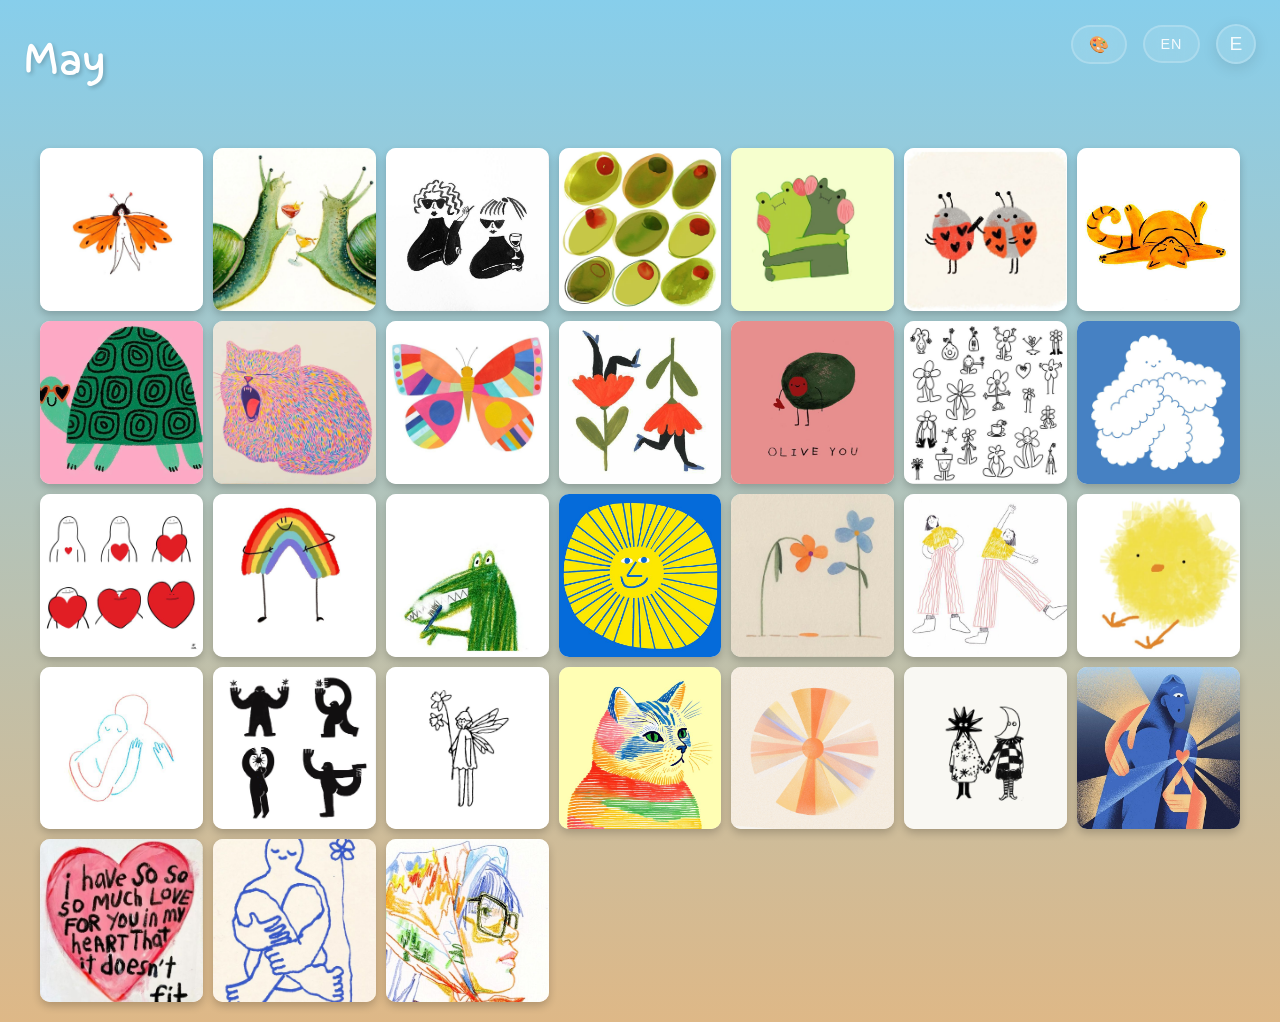
==== commit 331c5228: "Improved mobile layout for top-right controls" ====
--- a/index.html
+++ b/index.html
@@ -192,6 +192,42 @@
         top: 80px;
       }
     }
+
+    .top-right-controls {
+      position: fixed;
+      top: 1.5rem;
+      right: 1.5rem;
+      display: flex;
+      flex-direction: row;
+      align-items: center;
+      gap: 1rem;
+      z-index: 1000;
+    }
+
+    @media (max-width: 768px) {
+      .top-right-controls {
+        flex-direction: row !important;
+        align-items: center;
+        gap: 0.8rem;
+        right: 0.5rem;
+      }
+      
+      .language-toggle,
+      .theme-icon {
+        padding: 0.4rem 0.8rem;
+        font-size: 0.9rem;
+      }
+      
+      .profile-circle {
+        width: 35px;
+        height: 35px;
+      }
+      
+      .logo {
+        font-size: 1.2rem;
+        left: 0.5rem;
+      }
+    }
   </style>
 </head>
 <body>
--- a/style.css
+++ b/style.css
@@ -31,13 +31,12 @@
   /* Top Right Controls */
   .top-right-controls {
     position: fixed;
-    top: 1.5rem;
-    right: 1.5rem;
+    top: 1rem;
+    right: 1rem;
     display: flex;
     align-items: center;
-    gap: 1rem;
+    gap: 0.8rem;
     z-index: 1000;
-    margin-left: 120px;
   }
   
   /* Language Selector Styles */
@@ -501,22 +500,62 @@
     }
     
     .top-right-controls {
-      flex-direction: column;
-      align-items: flex-end;
+      top: 0.5rem;
+      right: 0.5rem;
+      gap: 0.5rem;
     }
     
     .language-toggle,
     .theme-icon {
-      padding: 0.4rem 0.8rem;
+      padding: 0.3rem 0.6rem;
+      font-size: 0.9rem;
     }
     
     .profile-circle {
-      width: 35px;
-      height: 35px;
+      width: 32px;
+      height: 32px;
+    }
+    
+    .profile-initial {
+      font-size: 1rem;
     }
     
     .logo {
-      font-size: 1.2rem;
+      font-size: 2rem;
+      top: 0.5rem;
+      left: 0.5rem;
+    }
+    
+    .theme-dropdown,
+    .lang-dropdown,
+    .profile-dropdown {
+      right: 0;
+      min-width: 160px;
+    }
+  }
+  
+  @media (max-width: 480px) {
+    .top-right-controls {
+      gap: 0.3rem;
+    }
+    
+    .language-toggle,
+    .theme-icon {
+      padding: 0.2rem 0.4rem;
+      font-size: 0.8rem;
+    }
+    
+    .profile-circle {
+      width: 28px;
+      height: 28px;
+    }
+    
+    .profile-initial {
+      font-size: 0.9rem;
+    }
+    
+    .logo {
+      font-size: 1.8rem;
     }
   }
   
@@ -536,4 +575,73 @@
   .logo:hover {
     transform: translateY(-2px);
     text-shadow: 3px 3px 6px rgba(0, 0, 0, 0.3);
+  }
+  
+  .cards-section {
+    margin-top: 60px;
+    padding: 20px;
+    width: 100%;
+    max-width: 1400px;
+    margin-left: auto;
+    margin-right: auto;
+  }
+  
+  .cards-container {
+    display: grid;
+    grid-template-columns: repeat(auto-fit, minmax(140px, 1fr));
+    gap: clamp(8px, 1.5vw, 15px);
+    width: 100%;
+    margin: 0 auto;
+    padding: 0 clamp(10px, 2vw, 20px);
+  }
+  
+  @media (max-width: 1200px) {
+    .cards-container {
+        grid-template-columns: repeat(5, 1fr);
+    }
+  }
+  
+  @media (max-width: 900px) {
+    .cards-container {
+        grid-template-columns: repeat(4, 1fr);
+    }
+    .cards-section {
+        margin-top: 50px;
+    }
+  }
+  
+  @media (max-width: 600px) {
+    .cards-container {
+        grid-template-columns: repeat(3, 1fr);
+        gap: 8px;
+    }
+    .cards-section {
+        margin-top: 40px;
+        padding: 10px;
+    }
+  }
+  
+  @media (max-width: 400px) {
+    .cards-container {
+        grid-template-columns: repeat(2, 1fr);
+        gap: 6px;
+    }
+    .cards-section {
+        margin-top: 35px;
+        padding: 8px;
+    }
+  }
+  
+  .card {
+    aspect-ratio: 1/1;
+    perspective: 1000px;
+    cursor: pointer;
+    min-width: clamp(80px, 12vw, 120px);
+    min-height: clamp(80px, 12vw, 120px);
+    transform-style: preserve-3d;
+    transition: transform 0.3s ease;
+  }
+  
+  .card:hover {
+    transform: translateY(-2px);
   }  
